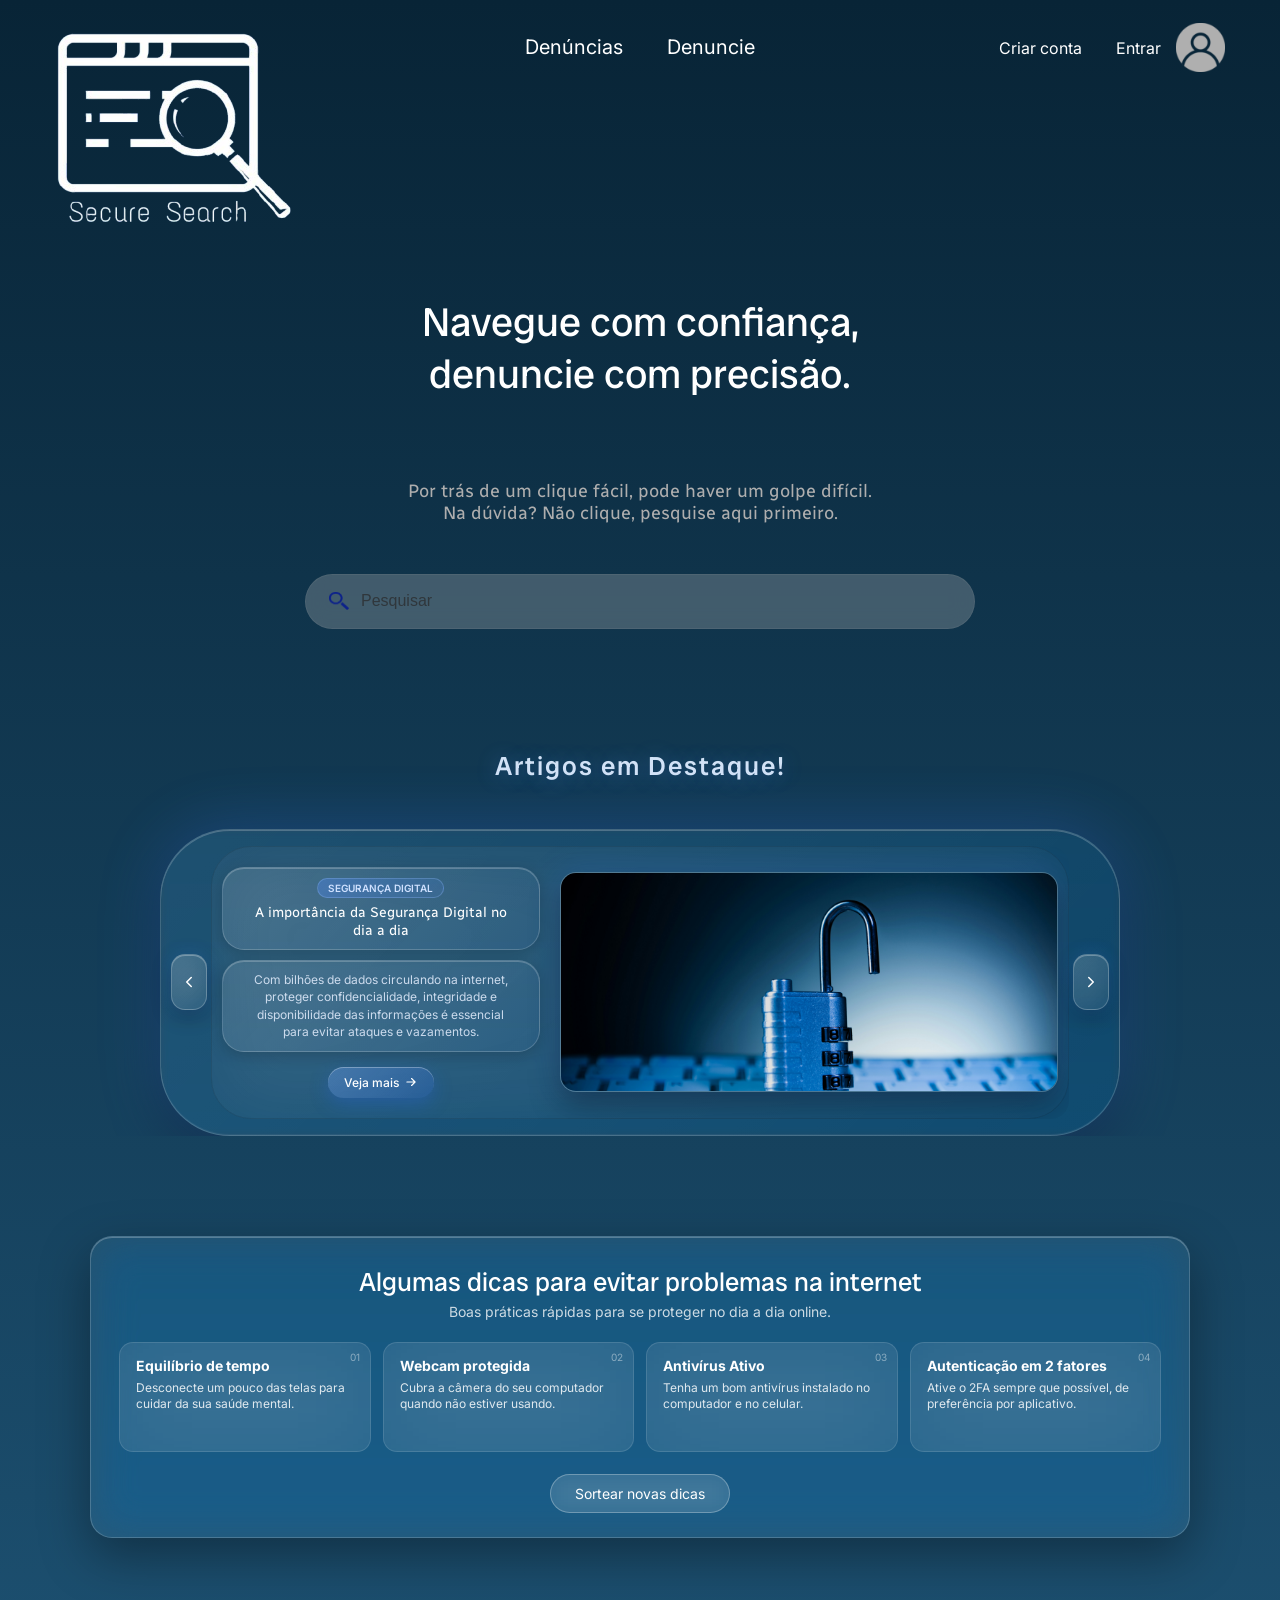
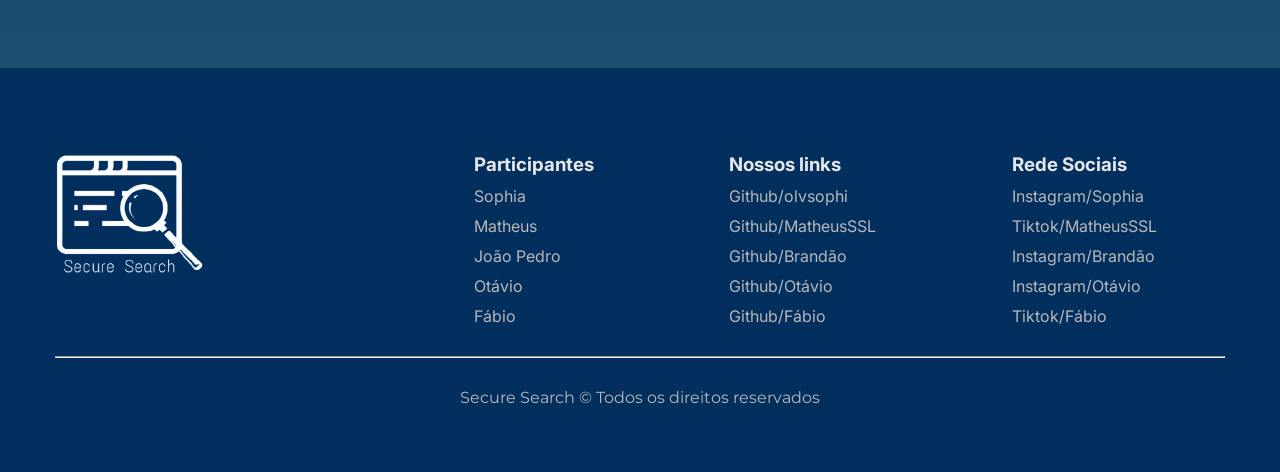
==== index.html @ eceb7429 "fix index" ====
<!DOCTYPE html>
<html lang="pt-br">

<head>
    <meta charset="UTF-8">
    <meta name="viewport" content="width=device-width, initial-scale=1.0">
    <meta name="apple-mobile-web-app-title" content="Secure Search" />
    <title>Secure Search</title>
    <link rel="stylesheet" href="./assets/css/index.css">
    <link rel="stylesheet" href="./assets/css/geral.css">
    <link rel="preconnect" href="https://fonts.googleapis.com">
    <link rel="preconnect" href="https://fonts.gstatic.com" crossorigin>
    <link href="https://fonts.googleapis.com/css2?family=Inter:ital,wght@0,100..900;1,100..900&family=Montserrat:ital,wght@0,100..900;1,100..900&family=Radio+Canada:ital,wght@0,300..700;1,300..700&family=Radio+Canada+Big:ital,wght@0,400..700;1,400..700&display=swap" rel="stylesheet">
    <link rel="icon" type="image/png" href="./assets/imagens/favicon-96x96.png" sizes="96x96" />
    <link rel="icon" type="image/svg+xml" href="./assets/imagens/favicon.svg" />
    <link rel="shortcut icon" href="./assets/icones/favicon.ico" />
    <link rel="apple-touch-icon" sizes="180x180" href="./assets/icones/apple-touch-icon.png" />
    <link rel="manifest" href="./assets/favicon/site.webmanifest" />
</head>

<body>
    <main>
        
        <div>
            <header>
                <img class="logo" src="./assets/imagens/logo.png" alt="Logo da Secure Search">
                <nav class="link-central">
                    <a href="./pages/denuncias.html">Denúncias</a>
                    <a href="./pages/denuncie.html">Denuncie</a>
                </nav>

                <nav class="celular">
                    <a href="./pages/denuncias.html">Denúncias</a>
                    <a href="./pages/denuncie.html">Denuncie</a>
                    <div class="deslogado">
                        <a href="./pages/login.html">Entrar</a>
                    </div>
                    <button class="sair">Sair</button>
                </nav>

                <div class="direita">
                    <img class="menu" src="./assets/icones/menu.png" alt="Menu">

                    <button class="sair">Sair</button>

                    <div class="computador">
                        <a href="./pages/cadastro.html">
                            Criar conta
                        </a>
                        <a href="./pages/login.html">
                            Entrar
                        </a>
                    </div>
                    <img src="./assets/icones/icone-de-perfil.svg" alt="Perfil" class="perfil-principal">
            </header>
            <section>
                <h1>Navegue com confiança, <br>
                    denuncie com precisão.</h1>
                <h2>Por trás de um clique fácil, pode haver um golpe difícil. <br>
                    Na dúvida? Não clique, pesquise aqui primeiro.</h2>
                <div class="Logo-pesquisa">
                    <form class="pesquisa" id="pesquisa">
                        <input type="search" id="pesquisaUsuario" placeholder="Pesquisar">
                    </form>
                </div>
            </section>
        </div>
        <section>
            <div class="slider">
                <div class="brilho-slider"></div>

                <div class="cobertura-slider">
                    <h2 class="titulo-slider">Artigos em Destaque!</h2>
                    <section class="conteiner-slider">
                        <button type="button" class="nav-botao nav-previa" id="voltar">
                            <svg viewBox="0 0 24 24" width="18" height="18">
                                <path d="M15 6l-6 6 6 6" fill="none" stroke="currentColor" stroke-width="2"
                                    stroke-linecap="round" stroke-linejoin="round" />
                            </svg>
                        </button>

                        <div class="janela-slider">
                            <div class="trilho-slider" id="trilhoSlider"></div>
                        </div>

                        <button type="button" class="nav-botao nav-proximo" id="avancar">
                            <svg viewBox="0 0 24 24" width="18" height="18">
                                <path d="M9 6l6 6-6 6" fill="none" stroke="currentColor" stroke-width="2"
                                    stroke-linecap="round" stroke-linejoin="round" />
                            </svg>
                        </button>
                    </section>
                </div>
            </div>
            <div class="painel-vidro">
                <div class="header-dicas">
                    <h1>Algumas dicas para evitar problemas na internet</h1>
                    <p>Boas práticas rápidas para se proteger no dia a dia online.</p>
                </div>

                <div id="gradeDicas" class="grade-dicas"></div>

                <div class="acoes-dicas">
                    <button id="botaoSortear" class="botao-sortear" type="button">
                        Sortear novas dicas
                    </button>
                </div>
            </div>
        </section>

    </main>

    <footer id="footer-principal">
        <div class="conteiner-superior">
            <img src="./assets/imagens/logo.png" alt="Logo">
            <div class="conteiner-links">
                <div class="links-participantes">
                    <h3>Participantes</h3>
                    <ul>
                        <li><a target="_blank" href="#">Sophia</a></li>
                        <li><a target="_blank" href="#">Matheus</a></li>
                        <li><a target="_blank" href="#">João Pedro</a></li>
                        <li><a target="_blank" href="#">Otávio</a></li>
                        <li><a target="_blank" href="#">Fábio</a></li>
                    </ul>
                </div>
                <div class="links-participantes">
                    <h3>Nossos links</h3>
                    <ul>
                        <li><a target="_blank" href="https://github.com/olvsophi">Github/olvsophi</a></li>
                        <li><a target="_blank" href="https://github.com/MatheusSSL">Github/MatheusSSL</a></li>
                        <li><a target="_blank" href="https://github.com/Brandaodogmilk">Github/Brandão</a></li>
                        <li><a target="_blank" href="https://github.com/otavio-cavalcante">Github/Otávio</a></li>
                        <li><a target="_blank" href="https://github.com/Fabinn21">Github/Fábio</a></li>
                    </ul>
                </div>
                <div class="links-participantes">
                    <h3>Rede Sociais</h3>
                    <ul>
                        <li><a target="_blank" href="https://www.instagram.com/ahiops_design/">Instagram/Sophia</a></li>
                        <li><a target="_blank" href="https://www.tiktok.com/@mattheuss4616">Tiktok/MatheusSSL</a></li>
                        <li><a target="_blank" href="https://www.instagram.com/_brandao85_/">Instagram/Brandão</a></li>
                        <li><a target="_blank" href="https://www.instagram.com/a.graduado._tavim/">Instagram/Otávio</a>
                        </li>
                        <li><a target="_blank" href="https://www.tiktok.com/@021_fabinn13">Tiktok/Fábio</a></li>
                    </ul>
                </div>
            </div>
        </div>
        <hr>
        <p>Secure Search &copy; Todos os direitos reservados</p>
    </footer>

    <script type="module" src="assets/Javascript/index.js"></script>
    <script type="module" src="/Hackathon/assets/Javascript/geral.js"></script>

</body>

</html>
---- assets/css/index.css ----
body {
    background: linear-gradient(rgb(8, 36, 54), rgba(33, 90, 126, 1));
}

main {
    padding: 30px 55px;
}

header {
    display: flex;
    position: relative;
}

.link-central {
    position: absolute;
    top: 17px;
    left: 50%;
    transform: translate(-50%, -50%);
}

.link-central a:not(:first-of-type) {
    margin-left: 40px;
}

.menu {
    margin-left: auto;
}

.direita {
    display: flex;
    gap: 15px;
    align-items: center;
    height: 35px;
    margin-left: auto;
}

.direita a {
    text-decoration: none;
    color: #ffffff;
    font-family: "Inter";
    padding-left: 30px;
}

.bt-header {
    width: 100px;
    height: 20px;
    background: none;
    color: #ffffff;
    font-size: 14px;
}

section h1 {
    margin: 70px auto 20px auto;
    color: #ffffff;
    font-size: 40px;
    margin-bottom: 80px;
    font-family: 'Radio Canada Big', sans-serif;
    text-align: center;
    font-weight: 400;
}

section h2 {
    margin: 0 auto 50px auto;
    color: #AEAEAE;
    font-size: 18px;
    font-family: 'Radio Canada', sans-serif;
    text-align: center;
    font-weight: 400;
}

.pesquisa {
    display: flex;
    justify-content: center;
    margin-top: 50px;
}

.pesquisa input {
    width: 100%;
    max-width: 670px;
    height: 55px;
    padding: 12px 20px;
    border-radius: 30px;
    border: 1px solid rgba(163, 162, 162, 0.116);
    background: rgba(255, 255, 255, 0.1);
    backdrop-filter: blur(10px);
    color: rgb(255, 255, 255);
    background: url("../icones/icone-pesquisar.svg") no-repeat;
    background-position: 23px center;
    padding-left: 55px;
    background-size: 20px;
    margin-bottom: 40px;
    background-color: #c4c4c448;
}

.pesquisa input::placeholder {
    color: rgba(41, 40, 40, 0.7);
    font-size: 16px;
}

/* slider de imagem */

.slider {
    display: flex;
    align-items: center;
    justify-content: center;
    min-height: 20vh;
    width: 100%;
    position: relative;
    overflow: hidden;   
}

.brilho-slider {
    position: absolute;
    width: 60vmax;
    height: 60vmax;
    border-radius: 50%;
    filter: blur(60px);
    animation: lg-float 12s ease-in-out infinite;
}

.cobertura-slider {
    width: min(960px, 100%);
    display: flex;
    flex-direction: column;
    align-items: center;
    gap: 16px;
    z-index: 1;
    border-radius: 60px;
}

.titulo-slider {
    margin: 80px auto 30px auto;
    font-size: 26px;
    font-weight: 500;
    color: rgba(220, 235, 255, 0.95);
    text-shadow: 0 2px 20px rgba(80, 150, 255, 0.4);
    font-family: 'Radio Canada Big', sans-serif;
    letter-spacing: 2px;
}

.conteiner-slider {
    position: relative;
    width: 100%;
    border-radius: 70px;
    padding: 16px 50px;
    background: linear-gradient(135deg, rgba(255, 255, 255, 0.10) 0%, rgba(255, 255, 255, 0.04) 100%);
    backdrop-filter: blur(4px) saturate(140%);
    border: 1px solid rgba(255, 255, 255, 0.18);
    box-shadow: 0 0 60px rgba(60, 130, 255, 0.30), 0 20px 50px rgba(0, 0, 0, 0.4), inset 0 1px 0 rgba(255, 255, 255, 0.22), inset 0 -1px 0 rgba(255, 255, 255, 0.05);
}

.janela-slider {
    width: 100%;
    overflow: hidden;
    border-radius: 18px;
}

.trilho-slider {
    display: flex;
    width: 100%;    
    transition: transform 0.8s cubic-bezier(0.77, 0, 0.175, 1);
}

.slides {
    flex: 0 0 100%;
    min-width: 100%;
    display: flex;
    align-items: stretch;
    gap: 20px;
    padding: 20px 10px;
    filter: blur(4px);
    opacity: 0.4;
    transform: scale(0.97);
}

.ativo {
    filter: blur(0);
    opacity: 1;
    transform: scale(1);
}

.textos-slide {
    flex: 0 0 38%;
    display: flex;
    flex-direction: column;
    align-items: center;
    justify-content: center;
    gap: 10px;
    color: #fff;
    text-align: center;
}

.texto {
    border-radius: 22px;
    padding: 10px 20px;
    background: linear-gradient(135deg, rgba(255, 255, 255, 0.12), rgba(120, 170, 255, 0.05));
    border: 1px solid rgba(255, 255, 255, 0.18);
    backdrop-filter: blur(10px);
    box-shadow: inset 0 1px 0 rgba(255, 255, 255, 0.22), 0 4px 16px rgba(0, 0, 0, 0.18);
}

.texto-noticia {
    min-height: 90px;
    display: flex;
    flex-direction: column;
    justify-content: center;
}

.topico-da-noticia {
    display: inline-block;
    font-size: 10px;
    font-weight: 600;
    text-transform: uppercase;
    color: #cfe1ff;
    background: linear-gradient(135deg, rgba(80, 140, 255, 0.35), rgba(80, 140, 255, 0.1));
    padding: 3px 10px;
    border-radius: 999px;
    margin-bottom: 6px;
    border: 1px solid rgba(150, 190, 255, 0.3);
    font-family: "Inter";
}

.titulo {
    margin: 0;
    font-size: 14px;
    color: #ffffff;
    line-height: 1.25;
}

.noticia {
    margin: 0;
    font-size: 12px;
    line-height: 1.45;
    color: rgba(230, 240, 255, 0.85);
    font-family: "Inter";
}

.veja-mais-botao {
    font-family: "Inter";
    align-self: center;
    display: inline-flex;
    align-items: center;
    gap: 5px;
    margin-top: 5px;
    padding: 8px 16px;
    border-radius: 999px;
    font-size: 12px;
    font-weight: 500;
    color: #ffffff;
    text-decoration: none;
    background: linear-gradient(135deg, rgba(120, 170, 255, 0.35), rgba(50, 110, 230, 0.25));
    backdrop-filter: blur(10px);
    box-shadow: inset 0 1px 0 rgba(255, 255, 255, 0.3), 0 6px 18px rgba(40, 100, 220, 0.35);
    transition: transform 0.25s ease, box-shadow 0.25s ease, background 0.25s ease;
}

.veja-mais-botao:hover {
    transform: translateY(-2px);
    background: linear-gradient(135deg, rgba(66, 88, 124, 0.5), rgba(10, 51, 133, 0.35));
    box-shadow: inset 0 1px 0 rgba(255, 255, 255, 0.4), 0 10px 26px rgba(4, 52, 114, 0.55);
}

.veja-mais-botao svg {
    transition: transform 0.25s ease;
}

.veja-mais-botao:hover svg {
    transform: translateX(3px);
}

.imagem-slide {
    flex: 1 1 auto;
    display: flex;
    align-items: center;
    justify-content: flex-end;
}

.imagem-noticia {
    width: 100%;
    aspect-ratio: 16 / 10;
    max-height: 220px;
    border-radius: 16px;
    overflow: hidden;
    position: relative;
    border: 1px solid rgba(255, 255, 255, 0.18);
    background: rgba(255, 255, 255, 0.04);
    box-shadow: 0 12px 30px rgba(0, 0, 0, 0.4), 0 0 30px rgba(60, 140, 255, 0.28), inset 0 1px 0 rgba(255, 255, 255, 0.18);
}

.imagem-noticia img {
    width: 100%;
    height: 100%;
    object-fit: cover;
    display: block;
}

.nav-botao {
    position: absolute;
    top: 50%;
    transform: translateY(-50%);
    width: 36px;
    height: 56px;
    border-radius: 14px;
    display: flex;
    align-items: center;
    justify-content: center;
    color: #ffffff;
    background: linear-gradient(135deg, rgba(255, 255, 255, 0.16), rgba(255, 255, 255, 0.05));
    backdrop-filter: blur(14px);
    border: 1px solid rgba(255, 255, 255, 0.22);
    box-shadow: 0 6px 20px rgba(0, 0, 0, 0.3), 0 0 16px rgba(60, 140, 255, 0.28), inset 0 1px 0 rgba(255, 255, 255, 0.28);
    transition: transform 0.25s ease, box-shadow 0.25s ease;
    z-index: 5;
}

.nav-botao:hover {
    transform: translateY(-50%) scale(1.06);
    box-shadow: 0 10px 26px rgba(0, 0, 0, 0.45), 0 0 24px rgba(80, 160, 255, 0.55), inset 0 1px 0 rgba(255, 255, 255, 0.4);
}

.nav-previa {
    left: 10px;
}

.nav-proximo {
    right: 10px;
}

.painel-vidro {
    max-width: 1100px;
    margin: 150px auto;
    font-family: "Inter";
    padding: 28px 28px 24px;
    border-radius: 22px;
    color: #ffffff;
    background: rgba(255, 255, 255, 0.08);
    backdrop-filter: blur(22px) saturate(150%);
    border: 1px solid rgba(255, 255, 255, 0.18);
    box-shadow: inset 0 1px 0 rgba(255, 255, 255, 0.25), 0 18px 50px rgba(0, 0, 0, 0.35);
}

.header-dicas {
    text-align: center;
    margin-bottom: 22px;
}

.header-dicas h1 {
    font-size: 26px;
    margin: 0 0 4px;
}

.header-dicas p {
    margin: 0;
    opacity: 0.78;
    font-size: 14px;
}

.grade-dicas {
    display: grid;
    grid-template-columns: repeat(4, 1fr);
    gap: 12px;
}

.dica {
    position: relative;
    padding: 14px 14px 14px 16px;
    min-height: 110px;
    border-radius: 14px;
    background: rgba(255, 255, 255, 0.07);
    border: 1px solid rgba(255, 255, 255, 0.12);
    overflow: hidden;
    transition: transform 240ms ease, background 240ms ease, border-color 240ms ease;
}

.dica::after {
    content: "";
    position: absolute;
    width: 180px;
    height: 180px;
    transform: translate(-50%, -50%);
    background: radial-gradient(circle, rgba(110, 170, 255, 0.45) 0%, rgba(110, 170, 255, 0) 70%);
    opacity: 0;
    transition: opacity 220ms ease;
    pointer-events: none;
    filter: blur(6px);
}

.dica:hover {
    transform: translateY(-2px);
    background: rgba(255, 255, 255, 0.11);
    border-color: rgba(255, 255, 255, 0.22);
}

.dica h3 {
    position: relative;
    margin: 0 0 6px;
    font-size: 14px;
}

.dica p {
    position: relative;
    margin: 0;
    font-size: 12px;
    line-height: 1.4;
    opacity: 0.85;
}

.dica .numero-dica {
    position: absolute;
    top: 8px;
    right: 10px;
    font-size: 10px;
    opacity: 0.45;
}

.tips-actions {
    display: flex;
    justify-content: center;
    margin-top: 22px;
}

.botao-sortear {
    font: inherit;
    color: #fff;
    padding: 10px 24px;
    font-size: 14px;
    border-radius: 999px;
    border: 1px solid rgba(255, 255, 255, 0.28);
    background: rgba(255, 255, 255, 0.1);
    backdrop-filter: blur(10px);
    transition: transform 200ms ease, background 200ms ease, box-shadow 200ms ease;
}

.botao-sortear:hover {
    background: rgba(110, 170, 255, 0.25);
    transform: translateY(-1px);
    box-shadow: 0 8px 22px rgba(110, 170, 255, 0.35);
}

.botao-sortear:active {
    transform: translateY(0);
}

.painel-vidro {
    max-width: 1100px;
    margin: 100px auto;
    padding: 28px 28px 24px;
    border-radius: 22px;
    color: #ffffff;
    background: rgba(255, 255, 255, 0.08);
    backdrop-filter: blur(22px) saturate(150%);
    border: 1px solid rgba(255, 255, 255, 0.18);
    box-shadow: inset 0 1px 0 rgba(255, 255, 255, 0.25), 0 18px 50px rgba(0, 0, 0, 0.35);
}

.header-dicas {
    text-align: center;
    margin-bottom: 22px;
}

.header-dicas h1 {
    font-size: 26px;
    margin-bottom: 4px;
}

.header-dicas p {
    margin: 0;
    opacity: 0.78;
    font-size: 14px;
}

.grade-dicas {
    display: grid;
    grid-template-columns: repeat(4, 1fr);
    gap: 12px;
}

.card-dicas {
    position: relative;
    padding: 14px 14px 14px 16px;
    min-height: 110px;
    border-radius: 14px;
    background: rgba(255, 255, 255, 0.07);
    border: 1px solid rgba(255, 255, 255, 0.12);
    overflow: hidden;
    transition: transform 240ms ease, background 240ms ease, border-color 240ms ease;
}

.card-dicas:hover {
    transform: translateY(-2px);
    background: rgba(255, 255, 255, 0.11);
    border-color: rgba(255, 255, 255, 0.22);
}

.card-dicas:hover::after {
    opacity: 1;
}

.card-dicas h3 {
    position: relative;
    margin: 0 0 6px;
    font-size: 14px;
}

.card-dicas p {
    position: relative;
    margin: 0;
    font-size: 12px;
    line-height: 1.4;
    opacity: 0.85;
}

.card-dicas .numero-dica{
    position: absolute;
    top: 8px;
    right: 10px;
    font-size: 10px;
    opacity: 0.45;
}

.acoes-dicas {
    display: flex;
    justify-content: center;
    margin-top: 22px;
}

.botao-sortear {
    color: #fff;
    padding: 10px 24px;
    font-size: 14px;
    border-radius: 999px;
    border: 1px solid rgba(255, 255, 255, 0.28);
    background: rgba(255, 255, 255, 0.1);
}

.botao-sortear:hover {
    background: rgba(110, 170, 255, 0.25);
    transform: translateY(-1px);
    box-shadow: 0 8px 22px rgba(110, 170, 255, 0.35);
}

footer a, li {
    color: #b8b8b8;
    font-size: 16px;
    margin-top: 10px;
}

#footer-principal {
    background-color: #032F5E;
    color: #e7e7e7;
    padding: 55px;
}

.conteiner-superior {
    display: grid;
    grid-template-columns: 30% 70%;
    padding: 30px 0;
}

.conteiner-superior img {
    width: 100%;
    max-width: 150px;
}

.conteiner-superior>div {
    display: flex;
    width: 100%;
    justify-content: space-around;
}

#footer-principal p {
    color: #b8b8b8;
    font-family: "montserrat";
    text-align: center;
    margin-top: 30px;
    margin-bottom: 10px;
}

.links-participantes {
    font-family: "Inter";
}

@media (max-width: 850px) {
    .logo {
        width: 100%;
        max-width: 150px;
    }

}


@media (max-width: 720px) {
    section h1 {
        font-size: 20px;
        margin-bottom: 20px;
    }

    section h2 {
        font-size: 10px;
    }

    .pesquisa input {
        font-size: 12px;
        height: 40px;
        width: 300px;
    }

    .pesquisa input::placeholder {
        font-size: 14px;
    }

    .titulo-slider {
        margin-top: 50px;
    }

    .topico-da-noticia {
        font-size: 10px;
    }

    .titulo {
        font-size: 12px;
    }

    .texto-noticia {
        font-size: 10px;
    }

    .veja-mais-botao {
        font-size: 10px;
    }

    .conteiner-slider {
        padding: 16px 45px;
    }

    .conteiner-superior {
        display: flex;
        flex-direction: column;
        padding-top: 0px;
    }

    .conteiner-superior img {
        margin: 0 auto 20px auto;

    }

    .slides {
        flex-direction: column;
        gap: 13px;
        padding: 12px 4px;
    }

    .textos-slide {
        flex: 1 1 auto;
    }

    .imagem-slide {
        justify-content: center;
    }

    .botao-sortear {
        font-size: 10px;
    }

    .card-dicas h3 {
        margin: 10px 0 5px 0;
        font-size: 14px;
    }

    .card-dicas p {
        font-size: 12px;
    }

    .header-dicas h1 {
        font-size: 14px;
    }

    .header-dicas p {
        font-family: "Inter";
        font-size: 10px;
        margin-top: 10px;
    }

    .nav-botao {
        width: 32px;
        height: 48px;
    }

    .nav-previa {
        left: 10px;
    }

    .nav-proximo {
        right: 10px;
    }

    #footer-principal {
        padding: 30px 10px;
    }

    .conteiner-superior {
        padding: 15px 0;
    }

    .conteiner-superior>div {
        display: flex;
        flex-direction: row;
        flex-wrap: nowrap;
        justify-content: space-around;
    }

    .conteiner-superior img {
        width: 60px;
    }

    .conteiner-links {
        display: flex;
        flex-wrap: wrap;
    }

    .links-participantes {
        padding: 0 5px;
        text-align: center;
    }

    .links-participantes h3 {
        font-size: 10px;
        text-align: center;
    }

    .links-participantes a {
        font-size: 8px;
    }

    .links-participantes li {
        margin: 0;
    }

    #footer-principal p {
        font-size: 10px;
    }
}

@media (max-width: 900px) {
    .grade-dicas {
        grid-template-columns: repeat(2, 1fr);
    }
}


@media (max-width: 530px) {
    .grade-dicas{
        grid-template-columns: 1fr;
    }

    main {
        padding: 20px 10px;
    }

    .conteiner-superior h3 {
        margin-top: 10px;
    }
}
---- assets/css/geral.css ----
* {
    margin: 0;
    padding: 0;
    box-sizing: border-box;
}

input {
    border: none;
    outline: none;
}

button {
    cursor: pointer;
    border: none;
}

.logado {
    display: none;
}

.sair {
    display: none;
    background-color: transparent;
    border: none;
    color: white;
    font-size: 18px;
    transition: all .3s ease;
}

.sair.mostrar-botao-sair {
    display: block;
}

.sair:hover {
    border-bottom: 1px solid red;
    color: red;
    transform: translateY(-5px);
}

a {
    text-decoration: none;
    transition: all .3s ease;
}

a:hover {
    color: rgb(14, 138, 221);
}

li {
    list-style-type: none;
}

.header-geral {
    display: flex;
    align-items: center;
    justify-content: space-between;
    position: relative;
    padding: 0 55px;
    background-color: #0A2846;
    height: 100px;
}

.header-geral button {
    border: none;
    background: none;
    color: #ffffff;
}

.secure-search {
    display: flex;
    font-size: 24px;
    color: #ffffff;
    align-items: center;
    gap: 10px;
}

.secure-search h2 {
    font-family: 'Text Me One', sans-serif;
    font-weight: normal;
}

.secure-search img {
    width: 90px;
}

.nav-geral {
    position: absolute;
    top: 50%;
    left: 50%;
    transform: translate(-50%, -50%);
}

nav a {
    font-family: 'Inter', sans-serif;
    font-size: 20px;
    color: #ffffff;
}

.nav-geral a:not(:first-of-type) {
    margin-left: 40px;
}

.header-perfil img {
    width: 40px;
}

.header-perfil {
    display: flex;
    align-items: center;
    gap: 40px;
}

.header-perfil button {
    font-size: 20px;
    cursor: pointer;
    font-family: 'Inter', sans-serif;
}

.perfil {
    display: flex;
    flex-direction: column;
    align-items: center;
    justify-content: center;
    width: 48px;
}

.footer-geral {
    background-color: #032F5E;
}

.footer-geral img {
    display: block;
    width: 100px;
    margin: 0 auto;
    padding: 20px 0;

}

.resultado {
    color: #ffffff;
    font-family: 'Inter', sans-serif;
    margin-bottom: 10px;
    margin-left: 3px;
    font-weight: bold;
    margin-top: 10px;
}

.comentarios {
    width: 100%;
    max-width: 1000px;
    margin: 0 auto;
    display: flex;
    flex-direction: column;
    margin-bottom: 20px;
    gap: 40px;
}

article {
    border: 0.2px solid rgba(30, 30, 30, 0.13);
    backdrop-filter: blur(40px);
    padding: 30px;
    border-radius: 40px;
    width: 100%;
    padding: 30px;
}

.denuncias-comentarios {
    box-shadow: inset 0 0 60px rgba(150, 176, 255, 0.4);
    background: rgba(112, 110, 110, 0.4);
}

.comentario {
    width: 100%;
    background-color: #83838313;
    padding: 10px;
    border-radius: 10px;
    word-break: break-word;
    overflow-wrap: break-word;
    font-size: 16px;
    text-align: left;
    font-family: 'Inter', sans-serif;
    color: white;
    font-weight: 400;
}

.botoes {
    display: flex;
    justify-content: space-between;
}

.botoes img {
    width: 40px;
}

.denunciar {
    cursor: pointer;
    transition: all .3s ease;
}

.denunciar:hover {
    transform: translateY(-5px);
}

.paginacao {
    display: flex;
    align-items: center;
    justify-content: center;
    gap: 12px;
    margin: 50px auto;
}

.paginacao button {
    align-self: center;
    display: inline-flex;
    align-items: center;
    gap: 5px;
    margin-top: 5px;
    padding: 8px 16px;
    border-radius: 999px;
    font-size: 12px;
    font-weight: 500;
    color: #ffffff;
    text-decoration: none;
    background: linear-gradient(135deg, rgba(120, 170, 255, 0.35), rgba(50, 110, 230, 0.25));
    backdrop-filter: blur(10px);
    -webkit-backdrop-filter: blur(10px);
    box-shadow: inset 0 1px 0 rgba(255, 255, 255, 0.3), 0 6px 18px rgba(40, 100, 220, 0.35);
    transition: transform 0.25s ease, box-shadow 0.25s ease, background 0.25s ease;
}

.paginacao button:hover {
    transform: translateY(-2px);
    background: linear-gradient(135deg, rgba(208, 217, 231, 0.5), rgba(56, 146, 230, 0.35));
    box-shadow: inset 0 1px 0 rgba(255, 255, 255, 0.4), 0 10px 26px rgba(4, 52, 114, 0.55);
}

.perfis {
    color: azure;
    margin: 10px 0 15px 0;
    display: flex;
    align-items: center;
    gap: 15px;
    font-family: "Inter", sans-serif;
    font-size: 20px;

}

.comentarios button {
    background-color: transparent;
    border: none;
    margin: 5px;
}

.container-comentario {
    margin: 0 40px 0 20px;
}

.footer-geral p {
    text-align: center;
    font-size: 14px;
    opacity: 0.8;
    color: #e7e7e7;
    font-family: 'Montserrat', sans-serif;
    padding: 10px;
    border-top: 1px solid white;
}

.celular {
    display: none;
    flex-direction: column;
    position: absolute;
    top: 70px;
    right: 10px;
    min-width: 170px;
    padding: 8px;
    gap: 2px;
    background: rgba(9, 34, 58, 0.97);
    backdrop-filter: blur(14px);
    border: 1px solid rgba(255, 255, 255, 0.1);
    border-radius: 14px;
    box-shadow: 0 12px 34px rgba(0, 0, 0, .4);
    z-index: 999;
    transition: all .2s ease;
}

.celular a,
.celular button {
    display: block;
    width: 100%;
    color: white;
    font-family: 'Inter', sans-serif;
    font-size: 15px;
    text-align: left;
    padding: 10px 14px;
    border: none;
    background: transparent;
    border-radius: 9px;
    cursor: pointer;
    transition: background .15s ease;
}

.celular .sair {
    display: none;
}

.celular .sair.mostrar-botao-sair {
    display: block;
}

.celular a:hover,
.celular button:hover {
    background: rgba(255, 255, 255, 0.08);
    color: white;
}

.celular.ativo {
    display: flex;
}

.celular a {
    margin-right: 0 !important;
}

.menu {
    width: 30px;
    margin-left: auto;
    padding: 0 5px;
    display: none;
    margin-right: 10px;
    height: 15px;
}

@media (max-width: 1041px) {
    .secure-search h2 {
        display: none;
    }
}

@media (max-width: 860px) {

    .computador,
    .link-central,
    .nav-geral {
        display: none;
    }

    .sair {
        display: none;
    }

    .header-perfil .sair.mostrar-botao-sair,
    .direita .sair.mostrar-botao-sair {
        display: none;
    }

    .header-geral {
        padding: 0 10px !important;
    }

    .menu {
        display: block;
        width: 30px;
        cursor: pointer;
    }

    .perfis {
        margin: 10px 0 10px 30px;
        padding: 0;
    }

    .perfis img {
        width: 30px;
    }

    article {
        padding: 10px 0;
        margin: 0 auto;
        border-radius: 40px;
    }

    .comentarios {
        max-width: 380px;
    }

    .comentario h3 {
        font-size: 16px;
    }

    .comentario p {
        font-size: 12px;
        margin-top: 10px;
    }

    .container-comentario {
        margin: 0 20px;
    }

    .resultado {
        font-size: 14px;
        font-weight: 600;
    }

    .botoes {
        margin-left: 10px;
    }

    .botoes img {
        width: 30px;
    }

    .comentarios button {
        margin: 20px 20px 0 0;
    }

    .comentarios button img {
        width: 25px;
    }

    .direita a {
        padding: 0px 0px 0px 0px;
    }

    .footer-geral p {
        font-size: 10px;
    }
}

@media (max-width: 1016px) {
    .secure-search h2 {
        display: none;
    }
}
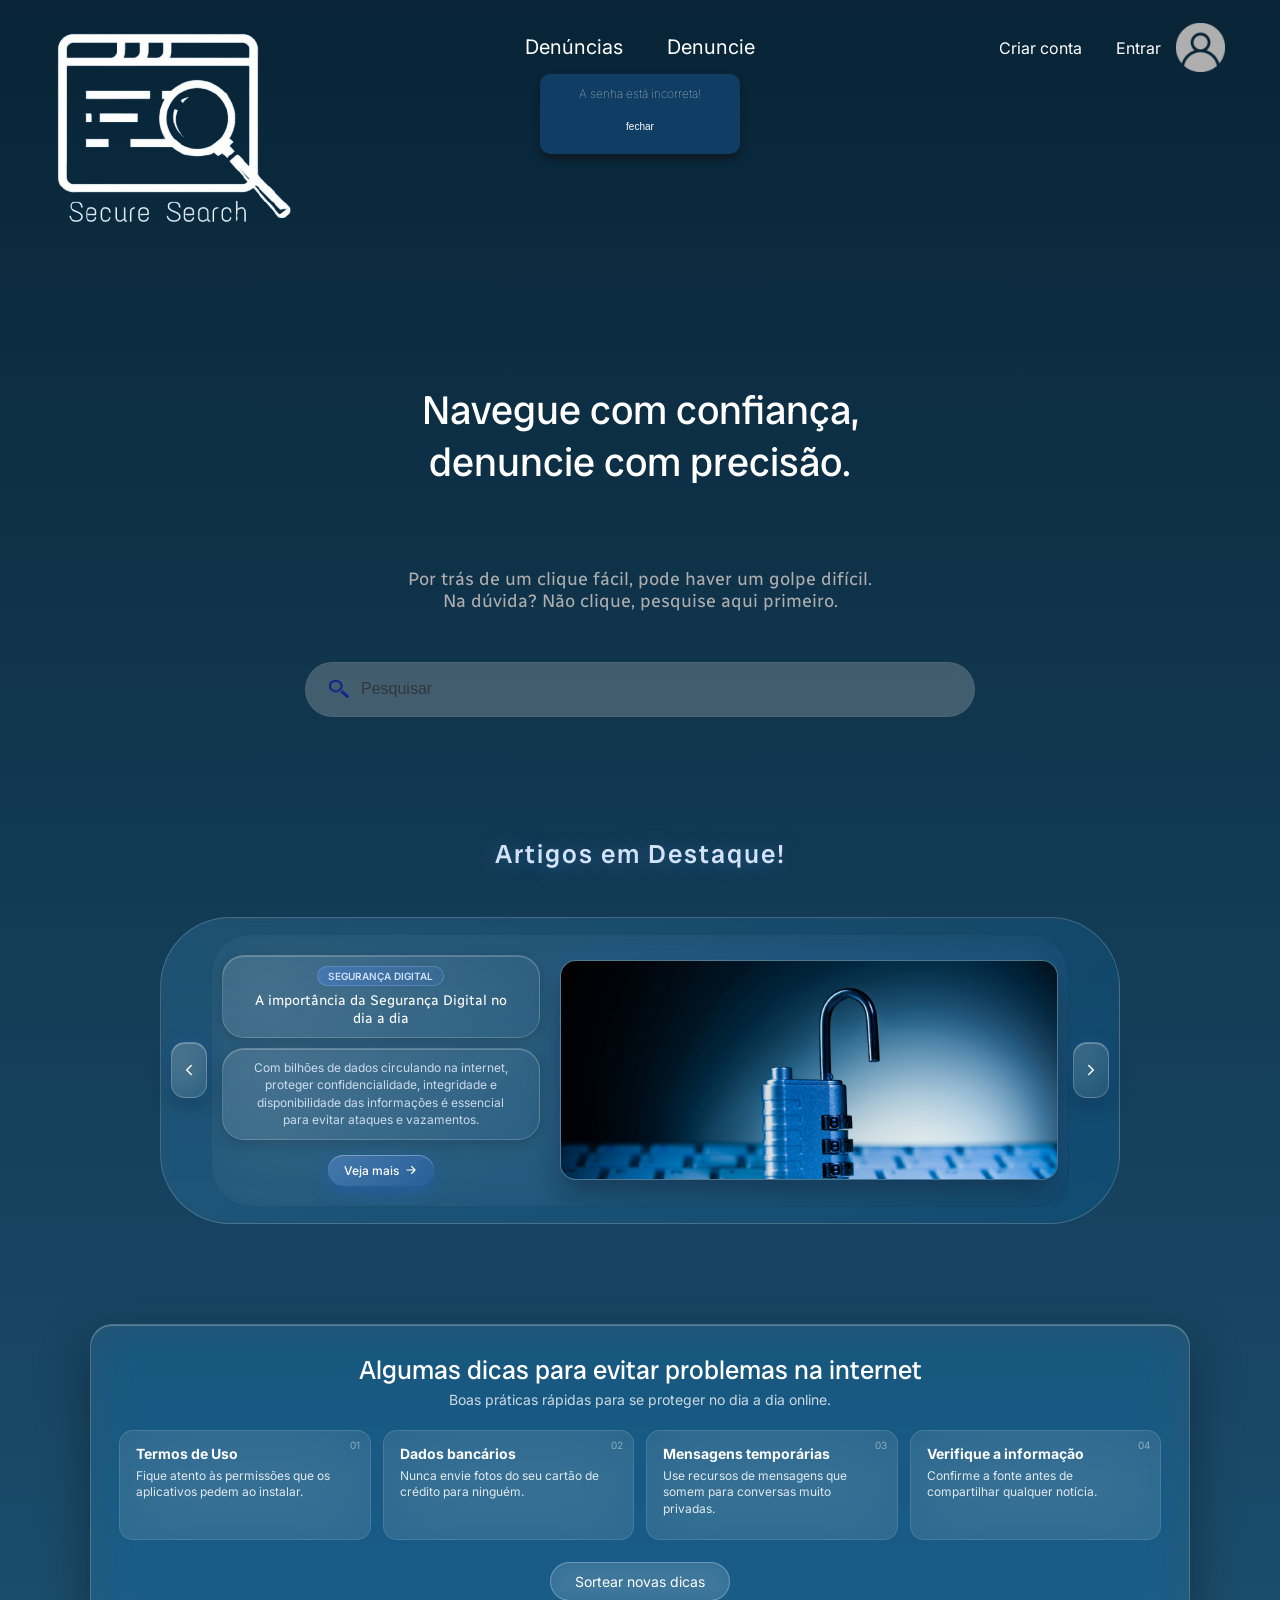
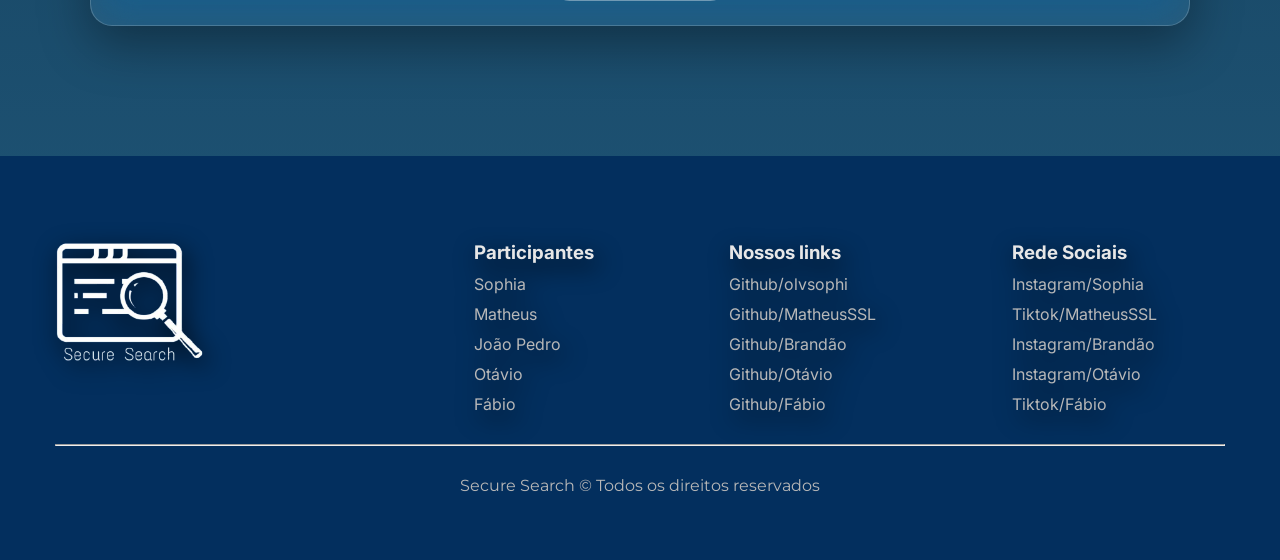
==== commit f289e3af: "Feat:Comecei a barra de carregamento" ====
--- a/index.html
+++ b/index.html
@@ -20,7 +20,6 @@
 
 <body>
     <main>
-        
         <div>
             <header>
                 <img class="logo" src="./assets/imagens/logo.png" alt="Logo da Secure Search">
@@ -53,6 +52,10 @@
                     </div>
                     <img src="./assets/icones/icone-de-perfil.svg" alt="Perfil" class="perfil-principal">
             </header>
+            <div class="popup">
+                <p>A senha está incorreta!</p>
+                <button>fechar</button>
+            </div>
             <section>
                 <h1>Navegue com confiança, <br>
                     denuncie com precisão.</h1>
@@ -67,8 +70,6 @@
         </div>
         <section>
             <div class="slider">
-                <div class="brilho-slider"></div>
-
                 <div class="cobertura-slider">
                     <h2 class="titulo-slider">Artigos em Destaque!</h2>
                     <section class="conteiner-slider">
--- a/assets/css/index.css
+++ b/assets/css/index.css
@@ -109,15 +109,6 @@
     overflow: hidden;   
 }
 
-.brilho-slider {
-    position: absolute;
-    width: 60vmax;
-    height: 60vmax;
-    border-radius: 50%;
-    filter: blur(60px);
-    animation: lg-float 12s ease-in-out infinite;
-}
-
 .cobertura-slider {
     width: min(960px, 100%);
     display: flex;
@@ -146,7 +137,7 @@
     background: linear-gradient(135deg, rgba(255, 255, 255, 0.10) 0%, rgba(255, 255, 255, 0.04) 100%);
     backdrop-filter: blur(4px) saturate(140%);
     border: 1px solid rgba(255, 255, 255, 0.18);
-    box-shadow: 0 0 60px rgba(60, 130, 255, 0.30), 0 20px 50px rgba(0, 0, 0, 0.4), inset 0 1px 0 rgba(255, 255, 255, 0.22), inset 0 -1px 0 rgba(255, 255, 255, 0.05);
+    /* */
 }
 
 .janela-slider {
@@ -555,6 +546,7 @@
     display: grid;
     grid-template-columns: 30% 70%;
     padding: 30px 0;
+    filter: drop-shadow(4px 8px 12px rgba(0, 0, 0, 1));
 }
 
 .conteiner-superior img {
--- a/assets/css/geral.css
+++ b/assets/css/geral.css
@@ -2,6 +2,31 @@
     margin: 0;
     padding: 0;
     box-sizing: border-box;
+}
+
+.popup {
+    height: 80px;
+    width: 100%;
+    max-width: 200px;
+    margin: 8px auto 0 auto;
+    background-color: #144c7e9c;
+    box-shadow: 0 5px 7px 0#0f0f0f94;
+    color: #e9e9e9;
+    font-family: "Inter";
+    font-weight: lighter;
+    padding: 12px;
+    border-radius: 10px;
+    font-size: 12px;
+    text-align: center;
+    transform: translateY(-200%);
+}
+
+.popup button{
+    border: none;
+    margin-top: 20px;
+    background: none;
+    color: #fffdfd;
+    font-size: 10px;
 }
 
 input {
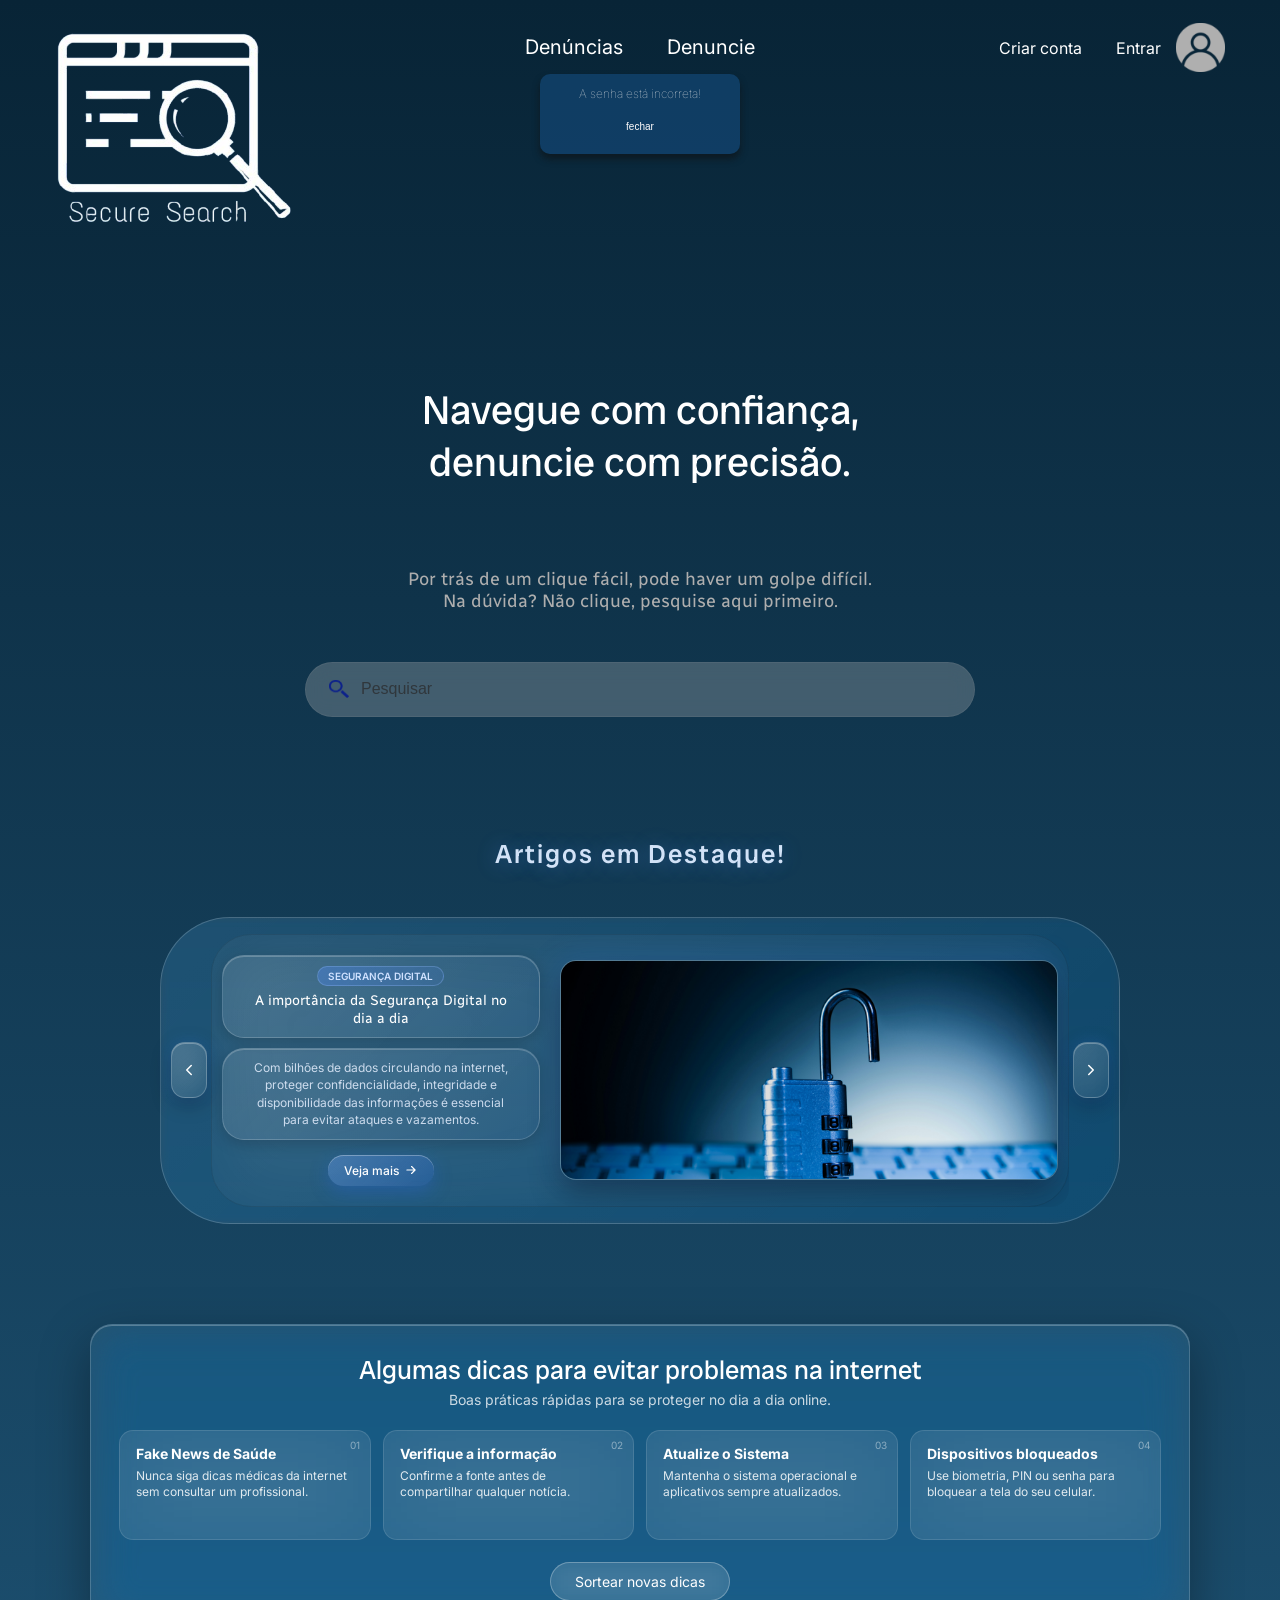
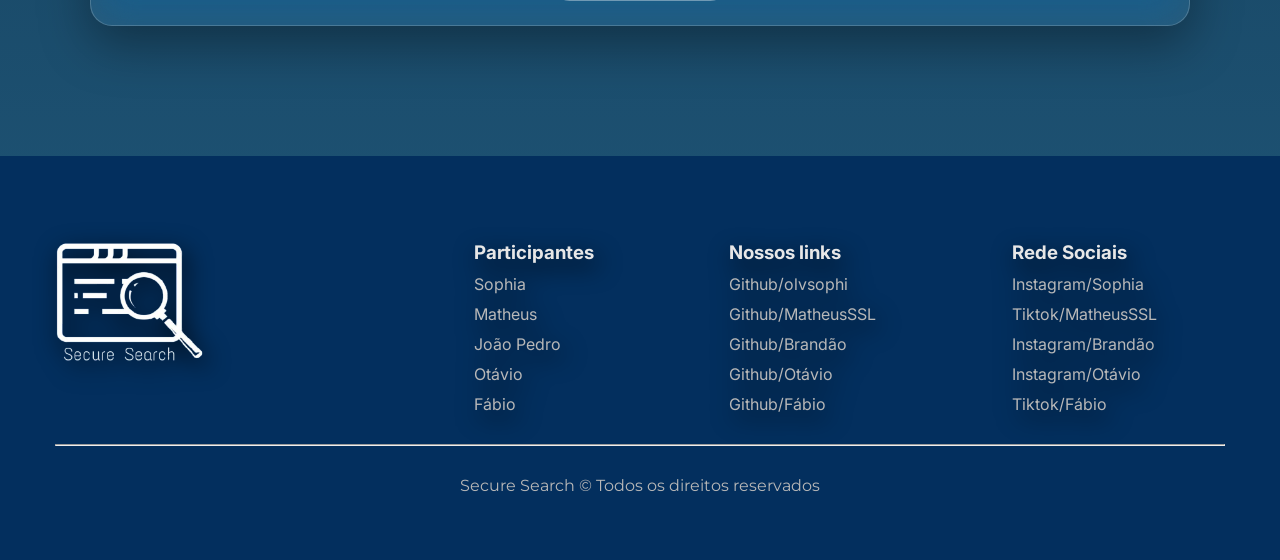
==== commit aea30fee: "Merge branch 'main' of https://github.com/olvsophi/Hackathon" ====
--- a/index.html
+++ b/index.html
@@ -20,6 +20,7 @@
 
 <body>
     <main>
+        
         <div>
             <header>
                 <img class="logo" src="./assets/imagens/logo.png" alt="Logo da Secure Search">
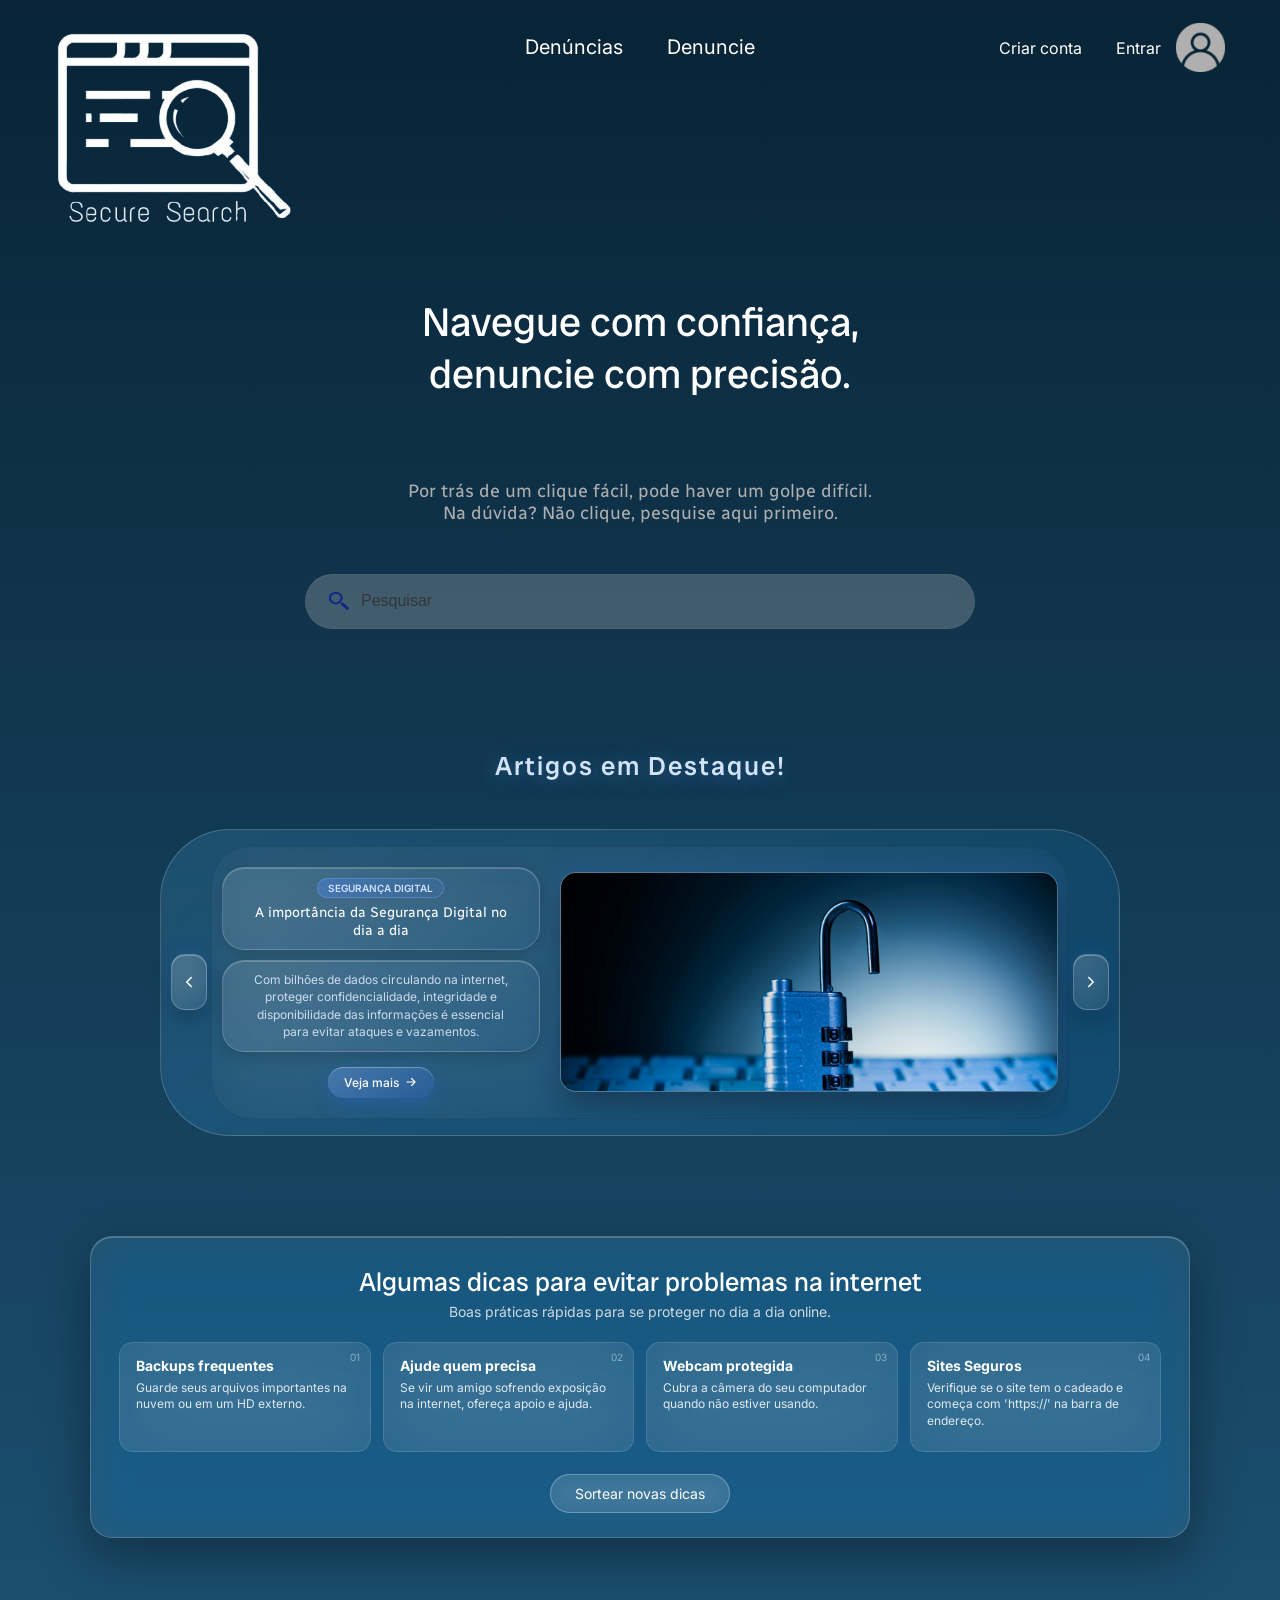
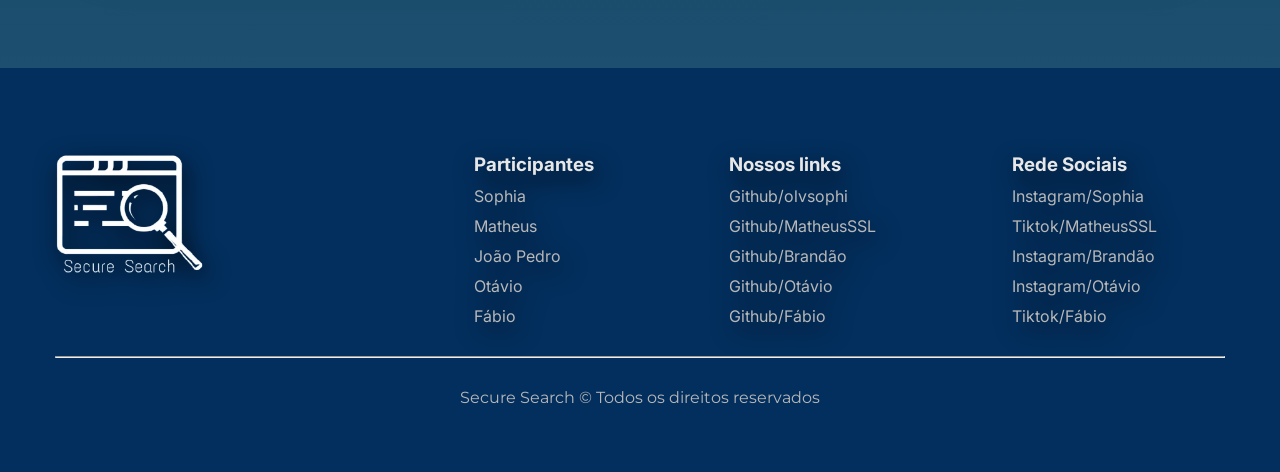
==== commit 7c107ef9: "Feat: ver senha" ====
--- a/index.html
+++ b/index.html
@@ -142,8 +142,7 @@
                         <li><a target="_blank" href="https://www.instagram.com/ahiops_design/">Instagram/Sophia</a></li>
                         <li><a target="_blank" href="https://www.tiktok.com/@mattheuss4616">Tiktok/MatheusSSL</a></li>
                         <li><a target="_blank" href="https://www.instagram.com/_brandao85_/">Instagram/Brandão</a></li>
-                        <li><a target="_blank" href="https://www.instagram.com/a.graduado._tavim/">Instagram/Otávio</a>
-                        </li>
+                        <li><a target="_blank" href="https://www.instagram.com/a.graduado._tavim/">Instagram/Otávio</a></li>
                         <li><a target="_blank" href="https://www.tiktok.com/@021_fabinn13">Tiktok/Fábio</a></li>
                     </ul>
                 </div>
--- a/assets/css/geral.css
+++ b/assets/css/geral.css
@@ -4,12 +4,20 @@
     box-sizing: border-box;
 }
 
+.deslogado.logado{
+    display: none;
+}
+
 .popup {
+    position: fixed;
+    top: 20px;
+    left: 0;
+    right: 0;
     height: 80px;
     width: 100%;
     max-width: 200px;
-    margin: 8px auto 0 auto;
-    background-color: #144c7e9c;
+    margin: 0 auto;
+    background-color: #144c7e;
     box-shadow: 0 5px 7px 0#0f0f0f94;
     color: #e9e9e9;
     font-family: "Inter";
@@ -19,6 +27,12 @@
     font-size: 12px;
     text-align: center;
     transform: translateY(-200%);
+    transition: transform .4s ease;
+    z-index: 1000;
+}
+
+.popup.mostrar {
+    transform: translateY(0);
 }
 
 .popup button{
@@ -27,6 +41,10 @@
     background: none;
     color: #fffdfd;
     font-size: 10px;
+}
+
+.popup.mostrar {
+    transform: translateY(0);
 }
 
 input {
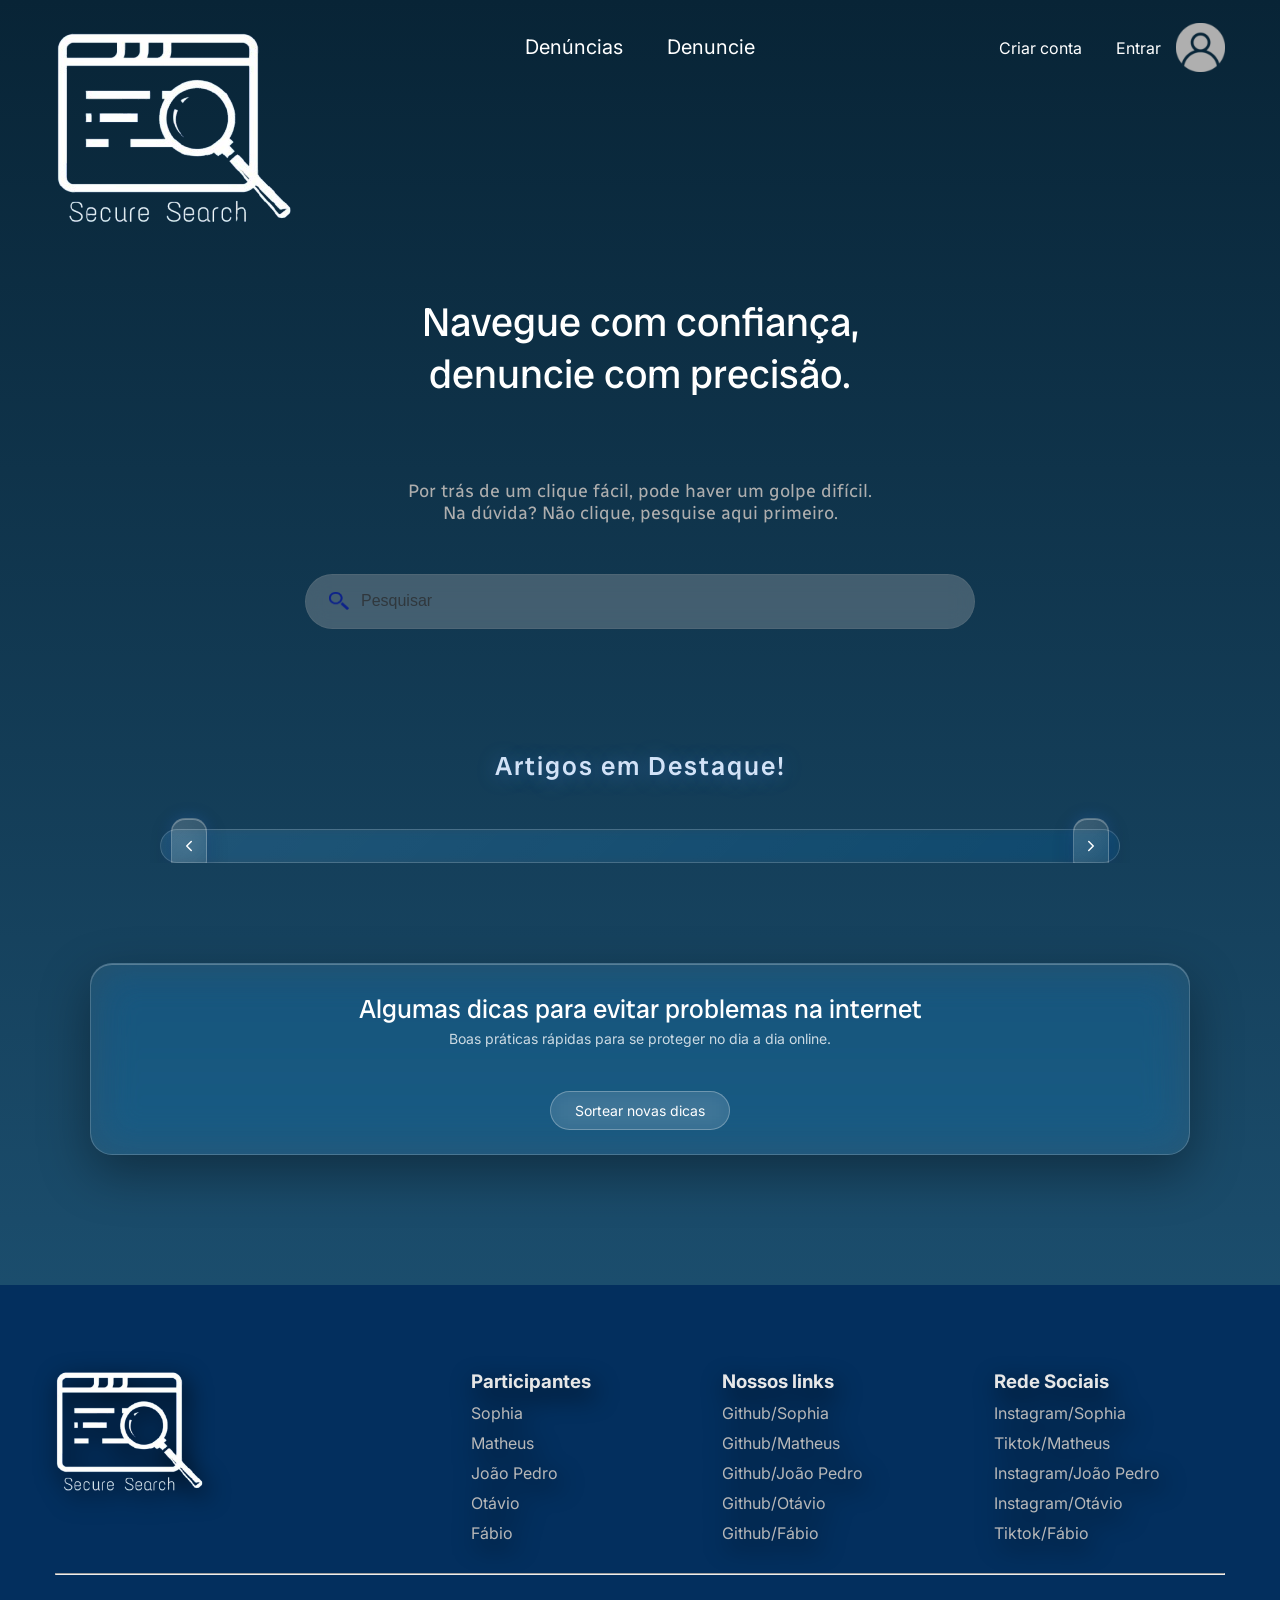
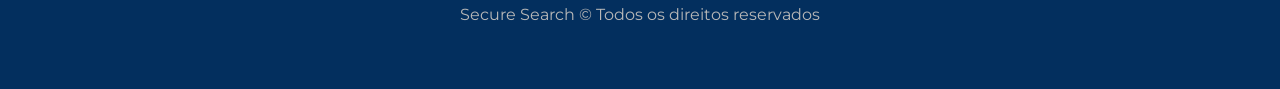
==== commit ee4ff4b3: "Feat: Terminei a barra de carregamento e consertei algumas coisas" ====
--- a/index.html
+++ b/index.html
@@ -4,18 +4,13 @@
 <head>
     <meta charset="UTF-8">
     <meta name="viewport" content="width=device-width, initial-scale=1.0">
-    <meta name="apple-mobile-web-app-title" content="Secure Search" />
     <title>Secure Search</title>
     <link rel="stylesheet" href="./assets/css/index.css">
     <link rel="stylesheet" href="./assets/css/geral.css">
     <link rel="preconnect" href="https://fonts.googleapis.com">
     <link rel="preconnect" href="https://fonts.gstatic.com" crossorigin>
     <link href="https://fonts.googleapis.com/css2?family=Inter:ital,wght@0,100..900;1,100..900&family=Montserrat:ital,wght@0,100..900;1,100..900&family=Radio+Canada:ital,wght@0,300..700;1,300..700&family=Radio+Canada+Big:ital,wght@0,400..700;1,400..700&display=swap" rel="stylesheet">
-    <link rel="icon" type="image/png" href="./assets/imagens/favicon-96x96.png" sizes="96x96" />
-    <link rel="icon" type="image/svg+xml" href="./assets/imagens/favicon.svg" />
     <link rel="shortcut icon" href="./assets/icones/favicon.ico" />
-    <link rel="apple-touch-icon" sizes="180x180" href="./assets/icones/apple-touch-icon.png" />
-    <link rel="manifest" href="./assets/favicon/site.webmanifest" />
 </head>
 
 <body>
@@ -119,19 +114,19 @@
                 <div class="links-participantes">
                     <h3>Participantes</h3>
                     <ul>
-                        <li><a target="_blank" href="#">Sophia</a></li>
-                        <li><a target="_blank" href="#">Matheus</a></li>
-                        <li><a target="_blank" href="#">João Pedro</a></li>
-                        <li><a target="_blank" href="#">Otávio</a></li>
-                        <li><a target="_blank" href="#">Fábio</a></li>
+                        <li>Sophia</li>
+                        <li>Matheus</li>
+                        <li>João Pedro</li>
+                        <li>Otávio</li>
+                        <li>Fábio</li>
                     </ul>
                 </div>
                 <div class="links-participantes">
                     <h3>Nossos links</h3>
                     <ul>
-                        <li><a target="_blank" href="https://github.com/olvsophi">Github/olvsophi</a></li>
-                        <li><a target="_blank" href="https://github.com/MatheusSSL">Github/MatheusSSL</a></li>
-                        <li><a target="_blank" href="https://github.com/Brandaodogmilk">Github/Brandão</a></li>
+                        <li><a target="_blank" href="https://github.com/olvsophi">Github/Sophia</a></li>
+                        <li><a target="_blank" href="https://github.com/MatheusSSL">Github/Matheus</a></li>
+                        <li><a target="_blank" href="https://github.com/jpbrandaodev">Github/João Pedro</a></li>
                         <li><a target="_blank" href="https://github.com/otavio-cavalcante">Github/Otávio</a></li>
                         <li><a target="_blank" href="https://github.com/Fabinn21">Github/Fábio</a></li>
                     </ul>
@@ -140,8 +135,8 @@
                     <h3>Rede Sociais</h3>
                     <ul>
                         <li><a target="_blank" href="https://www.instagram.com/ahiops_design/">Instagram/Sophia</a></li>
-                        <li><a target="_blank" href="https://www.tiktok.com/@mattheuss4616">Tiktok/MatheusSSL</a></li>
-                        <li><a target="_blank" href="https://www.instagram.com/_brandao85_/">Instagram/Brandão</a></li>
+                        <li><a target="_blank" href="https://www.tiktok.com/@mattheuss4616">Tiktok/Matheus</a></li>
+                        <li><a target="_blank" href="https://www.instagram.com/_brandao85_/">Instagram/João Pedro</a></li>
                         <li><a target="_blank" href="https://www.instagram.com/a.graduado._tavim/">Instagram/Otávio</a></li>
                         <li><a target="_blank" href="https://www.tiktok.com/@021_fabinn13">Tiktok/Fábio</a></li>
                     </ul>
@@ -152,8 +147,8 @@
         <p>Secure Search &copy; Todos os direitos reservados</p>
     </footer>
 
-    <script type="module" src="assets/Javascript/index.js"></script>
-    <script type="module" src="/Hackathon/assets/Javascript/geral.js"></script>
+    <script type="module" src="assets/javascript/index.js"></script>
+    <script type="module" src="./assets/javascript/geral.js"></script>
 
 </body>
 
--- a/assets/css/geral.css
+++ b/assets/css/geral.css
@@ -2,6 +2,26 @@
     margin: 0;
     padding: 0;
     box-sizing: border-box;
+}
+
+html {
+    scroll-behavior: smooth;
+}
+
+.carregamento-girando {
+  display: none;
+  width: 250px;
+  margin: 0 auto;
+  animation: girar 1s linear infinite;
+}
+
+.carregamento-girando.ativo {
+  display: block;
+}
+
+@keyframes girar {
+  from { transform: rotate(0deg); }
+  to   { transform: rotate(360deg); }
 }
 
 .deslogado.logado{
